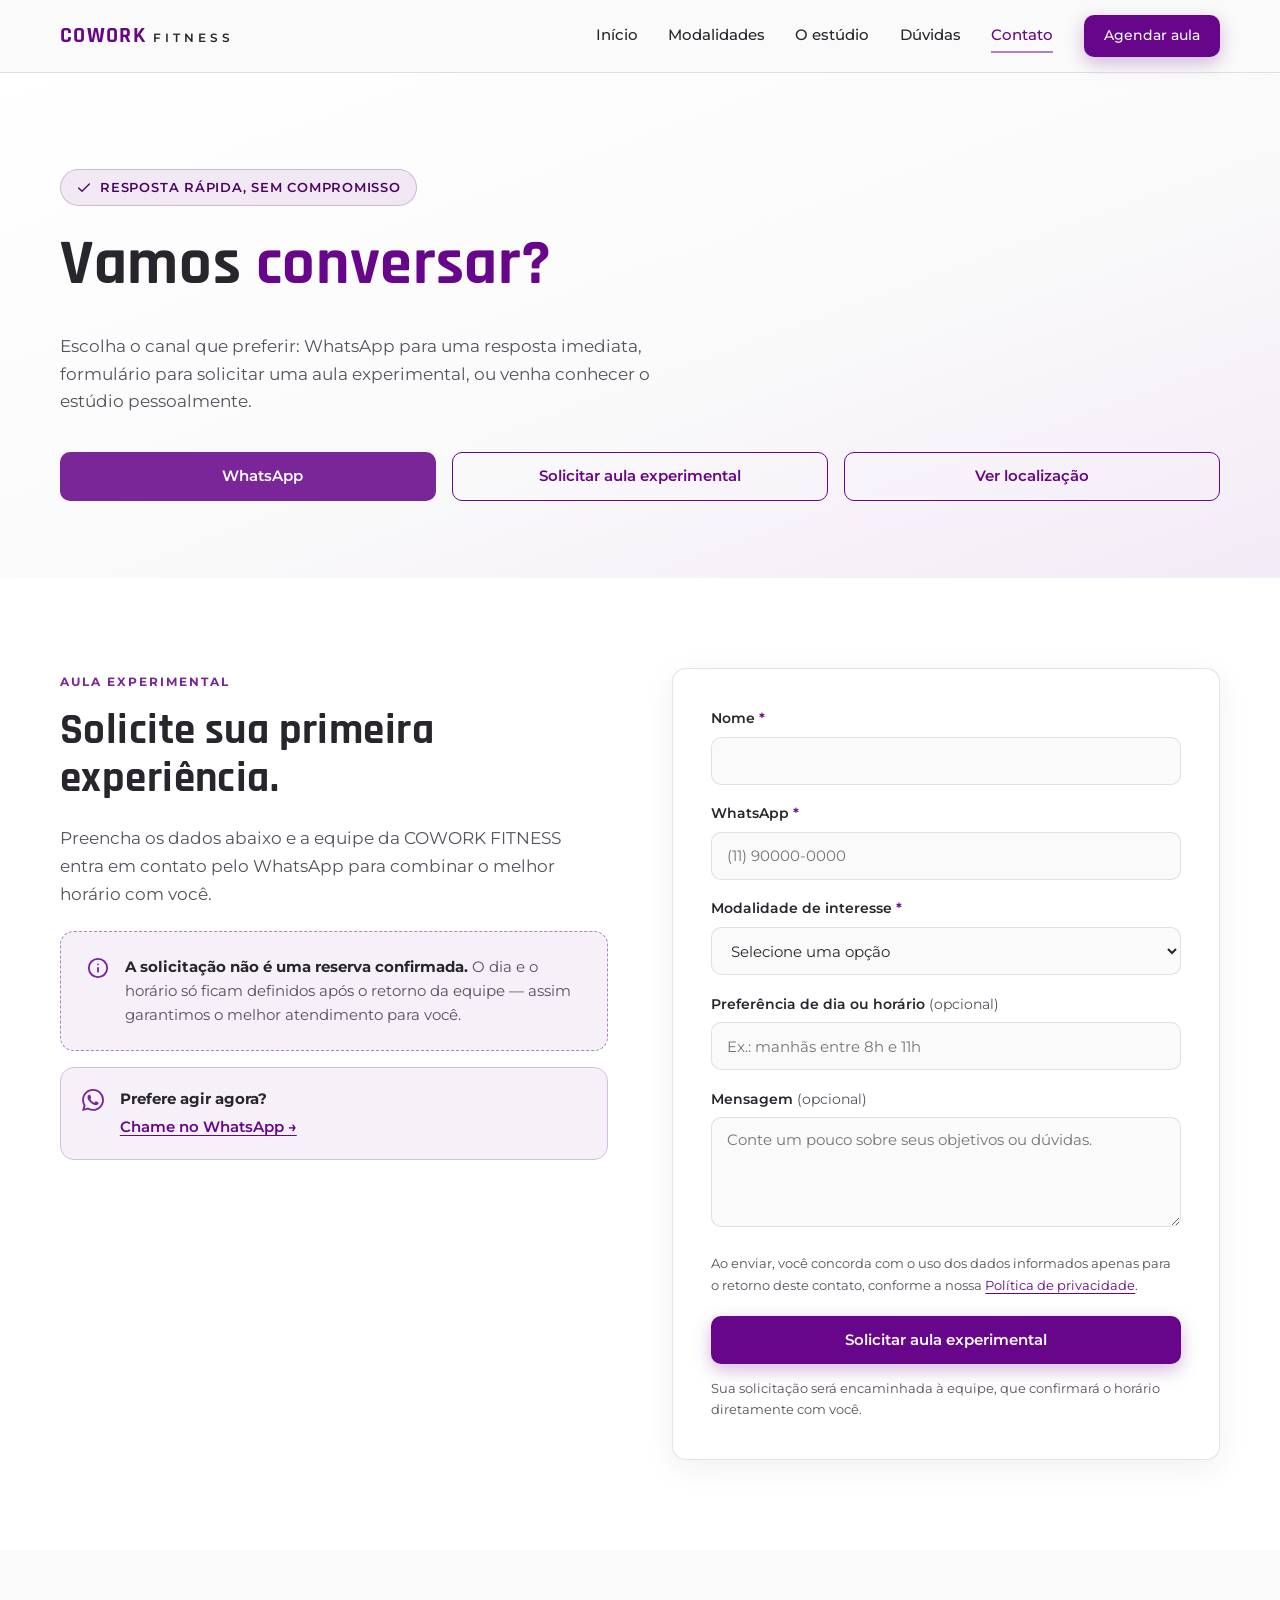
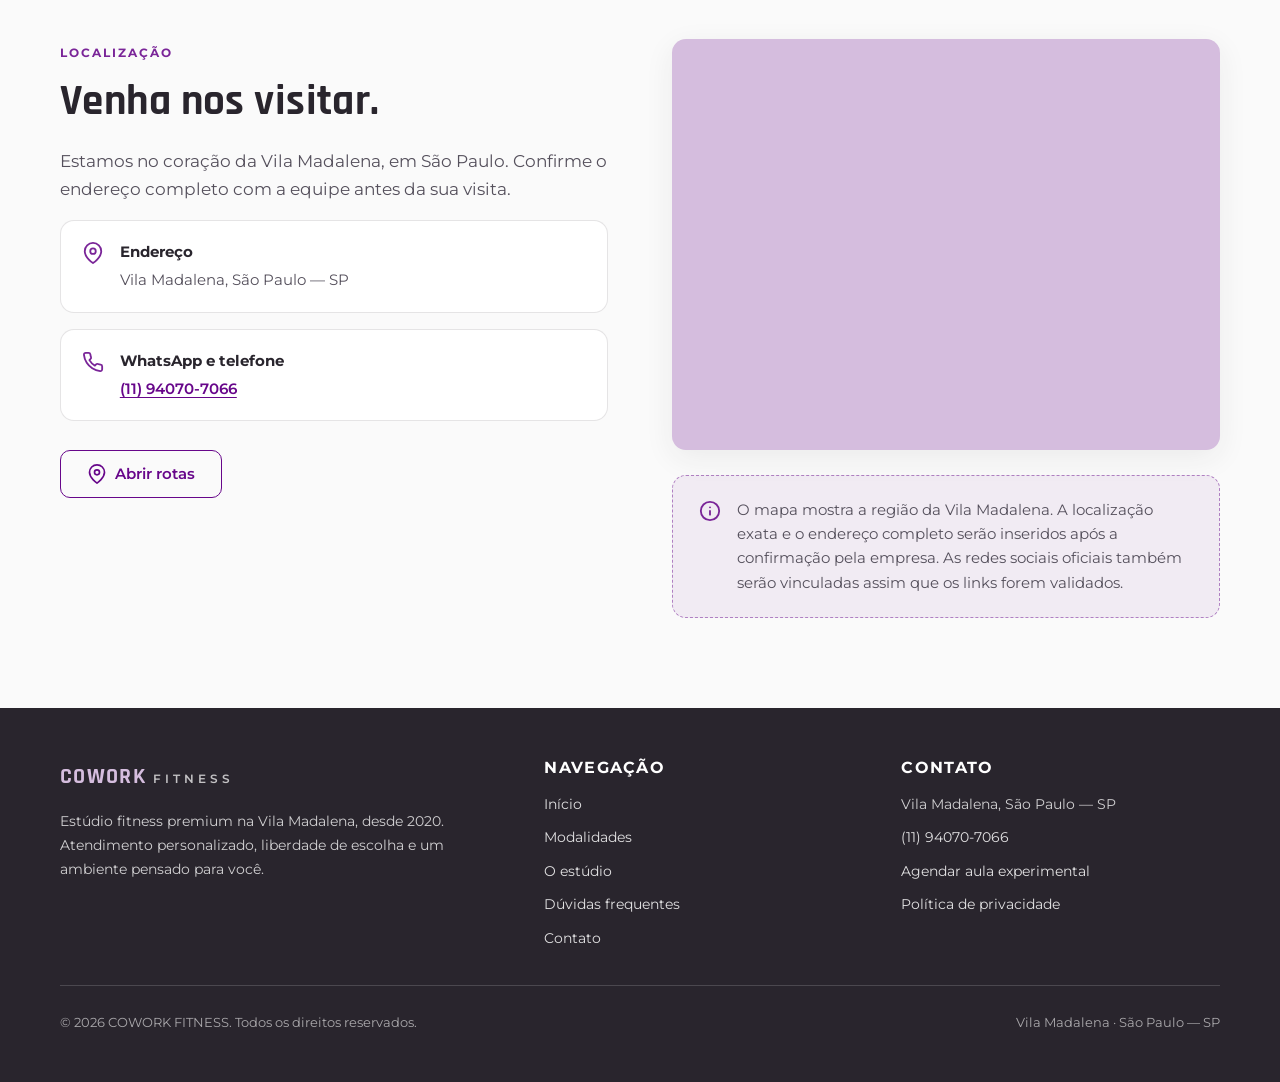
==== contato.html @ b4e5951b "Site institucional COWORK FITNESS - primeira versao" ====
<!DOCTYPE html>
<html lang="pt-BR">
<head>
  <meta charset="UTF-8">
  <meta name="viewport" content="width=device-width, initial-scale=1.0">
  <title>Contato e aula experimental | COWORK FITNESS</title>
  <meta name="description" content="Fale com a COWORK FITNESS: solicite uma aula experimental, tire dúvidas pelo WhatsApp ou venha conhecer o estúdio na Vila Madalena, São Paulo.">
  <link rel="canonical" href="https://www.coworkingfitness.com/contato">
  <meta name="theme-color" content="#67068A">
  <meta property="og:title" content="Contato | COWORK FITNESS">
  <meta property="og:description" content="Agende sua aula experimental ou fale com a equipe pela Vila Madalena.">
  <meta property="og:type" content="website">
  <meta property="og:locale" content="pt_BR">

  <link rel="preconnect" href="https://fonts.googleapis.com">
  <link rel="preconnect" href="https://fonts.gstatic.com" crossorigin>
  <link href="https://fonts.googleapis.com/css2?family=Montserrat:wght@400;500;600;700&family=Rajdhani:wght@600;700&display=swap" rel="stylesheet">
  <link rel="stylesheet" href="assets/css/styles.css">
</head>
<body>
  <a class="pular-conteudo" href="#conteudo">Pular para o conteúdo</a>

  <svg xmlns="http://www.w3.org/2000/svg" style="display:none" aria-hidden="true">
    <symbol id="i-whatsapp" viewBox="0 0 24 24" fill="currentColor"><path d="M17.47 14.38c-.3-.15-1.76-.87-2.03-.97-.27-.1-.47-.15-.67.15-.2.3-.77.97-.94 1.16-.17.2-.35.22-.64.08-.3-.15-1.26-.47-2.4-1.48-.88-.79-1.48-1.76-1.65-2.06-.17-.3-.02-.46.13-.6.13-.14.3-.35.45-.53.15-.17.2-.3.3-.5.1-.2.05-.37-.03-.52-.07-.15-.67-1.61-.91-2.2-.24-.58-.49-.5-.67-.51h-.57c-.2 0-.52.07-.8.37-.27.3-1.04 1.02-1.04 2.48s1.07 2.88 1.22 3.07c.15.2 2.1 3.2 5.07 4.49.71.3 1.27.49 1.7.63.71.22 1.36.19 1.87.11.57-.08 1.76-.72 2-1.41.25-.69.25-1.29.18-1.41-.08-.13-.28-.2-.57-.35M12.05 21.79h-.01c-1.78 0-3.53-.48-5.03-1.38l-.36-.22-3.74.98 1-3.65-.24-.37a9.86 9.86 0 0 1-1.51-5.26c0-5.45 4.44-9.89 9.89-9.89 2.64 0 5.12 1.03 6.99 2.9a9.83 9.83 0 0 1 2.89 6.99c0 5.45-4.43 9.89-9.88 9.89m8.41-18.3A11.82 11.82 0 0 0 12.05 0C5.5 0 .16 5.34.16 11.89c0 2.1.54 4.14 1.58 5.95L.06 24l6.3-1.65a11.88 11.88 0 0 0 5.69 1.45h.005c6.55 0 11.89-5.34 11.89-11.89 0-3.18-1.24-6.17-3.48-8.42"/></symbol>
    <symbol id="i-check" viewBox="0 0 24 24" fill="none" stroke="currentColor" stroke-width="2" stroke-linecap="round" stroke-linejoin="round"><polyline points="20 6 9 17 4 12"/></symbol>
    <symbol id="i-local" viewBox="0 0 24 24" fill="none" stroke="currentColor" stroke-width="2" stroke-linecap="round" stroke-linejoin="round"><path d="M21 10c0 7-9 13-9 13s-9-6-9-13a9 9 0 0 1 18 0z"/><circle cx="12" cy="10" r="3"/></symbol>
    <symbol id="i-telefone" viewBox="0 0 24 24" fill="none" stroke="currentColor" stroke-width="2" stroke-linecap="round" stroke-linejoin="round"><path d="M22 16.92v3a2 2 0 0 1-2.18 2 19.79 19.79 0 0 1-8.63-3.07 19.5 19.5 0 0 1-6-6 19.79 19.79 0 0 1-3.07-8.67A2 2 0 0 1 4.11 2h3a2 2 0 0 1 2 1.72c.13.96.36 1.9.7 2.81a2 2 0 0 1-.45 2.11L8.09 9.91a16 16 0 0 0 6 6l1.27-1.27a2 2 0 0 1 2.11-.45c.91.34 1.85.57 2.81.7A2 2 0 0 1 22 16.92z"/></symbol>
    <symbol id="i-menu" viewBox="0 0 24 24" fill="none" stroke="currentColor" stroke-width="2" stroke-linecap="round"><line x1="3" y1="6" x2="21" y2="6"/><line x1="3" y1="12" x2="21" y2="12"/><line x1="3" y1="18" x2="21" y2="18"/></symbol>
    <symbol id="i-calendario" viewBox="0 0 24 24" fill="none" stroke="currentColor" stroke-width="2" stroke-linecap="round" stroke-linejoin="round"><rect x="3" y="4" width="18" height="18" rx="2"/><line x1="16" y1="2" x2="16" y2="6"/><line x1="8" y1="2" x2="8" y2="6"/><line x1="3" y1="10" x2="21" y2="10"/></symbol>
    <symbol id="i-info" viewBox="0 0 24 24" fill="none" stroke="currentColor" stroke-width="2" stroke-linecap="round" stroke-linejoin="round"><circle cx="12" cy="12" r="10"/><line x1="12" y1="16" x2="12" y2="12"/><line x1="12" y1="8" x2="12.01" y2="8"/></symbol>
  </svg>

  <header class="cabecalho">
    <div class="container cabecalho__interno">
      <a class="logo" href="index.html">
        Cowork<span class="logo__fitness">Fitness</span>
      </a>

      <button class="botao-menu" type="button" data-botao-menu aria-expanded="false" aria-controls="menu-principal" aria-label="Abrir menu de navegação">
        <svg aria-hidden="true"><use href="#i-menu"></use></svg>
      </button>

      <nav aria-label="Navegação principal">
        <ul class="menu" id="menu-principal" data-menu>
          <li><a href="index.html">Início</a></li>
          <li><a href="modalidades.html">Modalidades</a></li>
          <li><a href="estudio.html">O estúdio</a></li>
          <li><a href="duvidas.html">Dúvidas</a></li>
          <li><a href="contato.html" aria-current="page">Contato</a></li>
          <li><a class="btn btn--primario" href="#aula-experimental">Agendar aula</a></li>
        </ul>
      </nav>
    </div>
  </header>

  <main id="conteudo">

    <section class="hero" aria-labelledby="titulo-pagina">
      <div class="container">
        <span class="hero__selo">
          <svg aria-hidden="true"><use href="#i-check"></use></svg>
          Resposta rápida, sem compromisso
        </span>
        <h1 id="titulo-pagina" class="titulo-secao" style="max-width:18ch">Vamos <span class="hero__destaque">conversar?</span></h1>
        <p class="rodape-titulo" style="font-size:1.06rem">Escolha o canal que preferir: WhatsApp para uma resposta imediata, formulário para solicitar uma aula experimental, ou venha conhecer o estúdio pessoalmente.</p>

        <div class="lista-destaques" style="grid-template-columns:repeat(3,1fr);margin-top:2.2rem">
          <a class="btn btn--whatsapp" data-whatsapp="" href="#" style="justify-content:center">
            <svg aria-hidden="true"><use href="#i-whatsapp"></use></svg>
            WhatsApp
          </a>
          <a class="btn btn--contorno" href="#aula-experimental" style="justify-content:center">Solicitar aula experimental</a>
          <a class="btn btn--contorno" href="#localizacao" style="justify-content:center">Ver localização</a>
        </div>
      </div>
    </section>

    <!-- Formulário de aula experimental -->
    <section class="secao secao--alternada" id="aula-experimental" aria-labelledby="titulo-formulario">
      <div class="container grade-contato">

        <div>
          <span class="sobretitulo">Aula experimental</span>
          <h2 id="titulo-formulario" class="titulo-secao">Solicite sua primeira experiência.</h2>
          <p class="texto-destaque">Preencha os dados abaixo e a equipe da COWORK FITNESS entra em contato pelo WhatsApp para combinar o melhor horário com você.</p>

          <div class="aviso-conteudo" style="margin-top:1.4rem">
            <svg aria-hidden="true"><use href="#i-info"></use></svg>
            <p style="margin:0"><strong>A solicitação não é uma reserva confirmada.</strong> O dia e o horário só ficam definidos após o retorno da equipe — assim garantimos o melhor atendimento para você.</p>
          </div>

          <div class="cartao-contato" style="background:rgba(103,6,138,0.06);border-color:var(--lilas-claro);margin-top:1rem">
            <svg class="icone" style="color:var(--roxo-secundario)" aria-hidden="true"><use href="#i-whatsapp"></use></svg>
            <div>
              <strong style="color:var(--grafite)">Prefere agir agora?</strong>
              <a data-whatsapp="agendar uma aula experimental" href="#" style="color:var(--roxo-principal)">Chame no WhatsApp →</a>
            </div>
          </div>
        </div>

        <form class="formulario" data-formulario novalidate>
          <div class="formulario__feedback" data-feedback>
            <svg aria-hidden="true"><use href="#i-info"></use></svg>
            <span data-feedback-texto></span>
          </div>

          <div class="campo-antispam" aria-hidden="true">
            <label for="empresa">Empresa (não preencha)</label>
            <input type="text" id="empresa" name="empresa" tabindex="-1" autocomplete="off">
          </div>

          <div class="campo">
            <label for="nome">Nome <span class="obrigatorio" aria-hidden="true">*</span></label>
            <input type="text" id="nome" name="nome" autocomplete="name" required aria-required="true" aria-invalid="false" aria-describedby="nome-erro">
            <p class="erro-campo" id="nome-erro">Por favor, informe seu nome (mínimo de 2 letras).</p>
          </div>

          <div class="campo">
            <label for="whatsapp">WhatsApp <span class="obrigatorio" aria-hidden="true">*</span></label>
            <input type="tel" id="whatsapp" name="whatsapp" inputmode="tel" autocomplete="tel" placeholder="(11) 90000-0000" required aria-required="true" aria-invalid="false" aria-describedby="whatsapp-erro">
            <p class="erro-campo" id="whatsapp-erro">Informe um número de WhatsApp válido, com DDD.</p>
          </div>

          <div class="campo">
            <label for="modalidade">Modalidade de interesse <span class="obrigatorio" aria-hidden="true">*</span></label>
            <select id="modalidade" name="modalidade" required aria-required="true" aria-invalid="false" aria-describedby="modalidade-erro">
              <option value="">Selecione uma opção</option>
              <option>Musculação com Personal Trainer</option>
              <option>Treinamento Funcional com Personal Trainer</option>
              <option>Pilates</option>
              <option>Terapias e Fisioterapias</option>
              <option>Ainda não sei / quero orientação</option>
            </select>
            <p class="erro-campo" id="modalidade-erro">Escolha uma modalidade ou a opção “quero orientação”.</p>
          </div>

          <div class="campo">
            <label for="preferencia">Preferência de dia ou horário <span style="font-weight:400;color:var(--grafite-suave)">(opcional)</span></label>
            <input type="text" id="preferencia" name="preferencia" placeholder="Ex.: manhãs entre 8h e 11h">
          </div>

          <div class="campo">
            <label for="mensagem">Mensagem <span style="font-weight:400;color:var(--grafite-suave)">(opcional)</span></label>
            <textarea id="mensagem" name="mensagem" placeholder="Conte um pouco sobre seus objetivos ou dúvidas."></textarea>
          </div>

          <p class="aviso-privacidade">
            Ao enviar, você concorda com o uso dos dados informados apenas para o retorno deste contato, conforme a nossa
            <a href="privacidade.html">Política de privacidade</a>.
          </p>

          <button class="btn btn--primario" type="submit" style="width:100%">Solicitar aula experimental</button>

          <p class="formulario__aviso">Sua solicitação será encaminhada à equipe, que confirmará o horário diretamente com você.</p>
        </form>

      </div>
    </section>

    <!-- Localização -->
    <section class="secao" id="localizacao" aria-labelledby="titulo-localizacao">
      <div class="container grade-contato">
        <div>
          <span class="sobretitulo">Localização</span>
          <h2 id="titulo-localizacao" class="titulo-secao">Venha nos visitar.</h2>
          <p class="texto-destaque">Estamos no coração da Vila Madalena, em São Paulo. Confirme o endereço completo com a equipe antes da sua visita.</p>

          <div class="cartao-contato" style="background:var(--branco);border-color:var(--linha)">
            <svg class="icone" style="color:var(--roxo-secundario)" aria-hidden="true"><use href="#i-local"></use></svg>
            <div>
              <strong style="color:var(--grafite)">Endereço</strong>
              <span style="color:var(--grafite-suave)">Vila Madalena, São Paulo — SP</span>
            </div>
          </div>

          <div class="cartao-contato" style="background:var(--branco);border-color:var(--linha)">
            <svg class="icone" style="color:var(--roxo-secundario)" aria-hidden="true"><use href="#i-telefone"></use></svg>
            <div>
              <strong style="color:var(--grafite)">WhatsApp e telefone</strong>
              <a data-whatsapp="" href="#" style="color:var(--roxo-principal)">(11) 94070-7066</a>
            </div>
          </div>

          <div class="grupo-botoes">
            <a class="btn btn--contorno" href="https://www.google.com/maps/search/?api=1&amp;query=Vila+Madalena%2C+S%C3%A3o+Paulo%2C+SP" target="_blank" rel="noopener">
              <svg aria-hidden="true"><use href="#i-local"></use></svg>
              Abrir rotas <span class="sr-only">(abre em nova aba)</span>
            </a>
          </div>
        </div>

        <div>
          <iframe
            class="mapa"
            title="Mapa da Vila Madalena, São Paulo — localização aproximada da COWORK FITNESS"
            src="https://www.openstreetmap.org/export/embed.html?bbox=-46.6960%2C-23.5620%2C-46.6640%2C-23.5380&amp;layer=mapnik&amp;marker=-23.5505%2C-46.6800"
            loading="lazy"
            referrerpolicy="no-referrer-when-downgrade"></iframe>
          <div class="aviso-conteudo" style="margin-top:1rem">
            <svg aria-hidden="true"><use href="#i-info"></use></svg>
            <p style="margin:0">O mapa mostra a região da Vila Madalena. A localização exata e o endereço completo serão inseridos após a confirmação pela empresa. As redes sociais oficiais também serão vinculadas assim que os links forem validados.</p>
          </div>
        </div>
      </div>
    </section>

  </main>

  <footer class="rodape">
    <div class="container">
      <div class="rodape__grade">
        <div>
          <a class="logo" href="index.html">
            Cowork<span class="logo__fitness">Fitness</span>
          </a>
          <p style="margin-top:1rem">Estúdio fitness premium na Vila Madalena, desde 2020. Atendimento personalizado, liberdade de escolha e um ambiente pensado para você.</p>
        </div>

        <nav aria-labelledby="titulo-nav-rodape">
          <h2 id="titulo-nav-rodape">Navegação</h2>
          <ul>
            <li><a href="index.html">Início</a></li>
            <li><a href="modalidades.html">Modalidades</a></li>
            <li><a href="estudio.html">O estúdio</a></li>
            <li><a href="duvidas.html">Dúvidas frequentes</a></li>
            <li><a href="contato.html">Contato</a></li>
          </ul>
        </nav>

        <div>
          <h2>Contato</h2>
          <ul>
            <li>Vila Madalena, São Paulo — SP</li>
            <li><a data-whatsapp="" href="#">(11) 94070-7066</a></li>
            <li><a href="#aula-experimental">Agendar aula experimental</a></li>
            <li><a href="privacidade.html">Política de privacidade</a></li>
          </ul>
        </div>
      </div>

      <div class="rodape__base">
        <p>© <span data-ano>2026</span> COWORK FITNESS. Todos os direitos reservados.</p>
        <p>Vila Madalena · São Paulo — SP</p>
      </div>
    </div>
  </footer>

  <a class="whatsapp-flutuante" data-whatsapp="" href="#" aria-label="Falar com a COWORK FITNESS pelo WhatsApp (abre em nova aba)">
    <svg aria-hidden="true"><use href="#i-whatsapp"></use></svg>
  </a>

  <script src="assets/js/main.js" defer></script>
</body>
</html>
---- assets/css/styles.css ----
/* ==========================================================================
   COWORK FITNESS — Stylesheet principal
   Tokens de design centralizados conforme PRD (seção 6)
   ========================================================================== */

:root {
  /* Cores */
  --roxo-principal: #67068A;
  --roxo-escuro: #4b0464;
  --roxo-secundario: #7A2598;
  --lilas: #B080C2;
  --lilas-claro: #D5BDDE;
  --fundo: #FAFAFA;
  --branco: #ffffff;
  --grafite: #29252D;
  --grafite-suave: #55505c;
  --linha: rgba(41, 37, 45, 0.12);

  /* Tipografia */
  --fonte-titulo: "Rajdhani", "Segoe UI", sans-serif;
  --fonte-texto: "Montserrat", "Segoe UI", system-ui, sans-serif;

  /* Espaçamento e raios */
  --raio-card: 14px;
  --raio-botao: 10px;
  --espaco-secao: clamp(3.5rem, 7vw, 6.5rem);
  --largura-max: 1160px;
  --sombra-card: 0 8px 30px rgba(41, 37, 45, 0.07);
  --sombra-card-hover: 0 14px 40px rgba(103, 6, 138, 0.14);
  --transicao: 220ms ease;

  /* Cabeçalho */
  --altura-cabecalho: 72px;
}

/* --------------------------------------------------------------------------
   Reset e base
   -------------------------------------------------------------------------- */

*,
*::before,
*::after {
  box-sizing: border-box;
}

html {
  scroll-behavior: smooth;
  -webkit-text-size-adjust: 100%;
}

body {
  margin: 0;
  font-family: var(--fonte-texto);
  font-size: 1rem;
  line-height: 1.65;
  color: var(--grafite);
  background: var(--fundo);
  -webkit-font-smoothing: antialiased;
}

img,
svg {
  max-width: 100%;
  height: auto;
  display: block;
}

h1,
h2,
h3,
h4 {
  font-family: var(--fonte-titulo);
  font-weight: 700;
  line-height: 1.12;
  letter-spacing: 0.01em;
  color: var(--grafite);
  margin: 0 0 0.5em;
}

h1 {
  font-size: clamp(2.4rem, 6vw, 4rem);
}

h2 {
  font-size: clamp(1.9rem, 4vw, 2.7rem);
}

h3 {
  font-size: clamp(1.25rem, 2.4vw, 1.5rem);
}

p {
  margin: 0 0 1rem;
}

a {
  color: var(--roxo-principal);
  text-decoration: underline;
  text-underline-offset: 3px;
  transition: color var(--transicao);
}

a:hover {
  color: var(--roxo-secundario);
}

:focus-visible {
  outline: 3px solid var(--roxo-secundario);
  outline-offset: 3px;
  border-radius: 4px;
}

.container {
  width: min(100% - 2.5rem, var(--largura-max));
  margin-inline: auto;
}

.secao {
  padding-block: var(--espaco-secao);
}

.secao--alternada {
  background: var(--branco);
}

.sr-only {
  position: absolute;
  width: 1px;
  height: 1px;
  padding: 0;
  margin: -1px;
  overflow: hidden;
  clip: rect(0 0 0 0);
  white-space: nowrap;
  border: 0;
}

.pular-conteudo {
  position: absolute;
  top: -100px;
  left: 1rem;
  z-index: 200;
  background: var(--roxo-principal);
  color: var(--branco);
  padding: 0.75rem 1.25rem;
  border-radius: var(--raio-botao);
  font-weight: 600;
  text-decoration: none;
}

.pular-conteudo:focus {
  top: 1rem;
  color: var(--branco);
}

/* --------------------------------------------------------------------------
   Elementos de apoio
   -------------------------------------------------------------------------- */

.sobretitulo {
  display: inline-block;
  font-family: var(--fonte-texto);
  font-size: 0.78rem;
  font-weight: 700;
  letter-spacing: 0.16em;
  text-transform: uppercase;
  color: var(--roxo-secundario);
  margin: 0 0 0.9rem;
}

.texto-destaque {
  font-size: 1.06rem;
  color: var(--grafite-suave);
  max-width: 62ch;
}

.titulo-secao {
  max-width: 22ch;
}

.rodape-titulo {
  max-width: 58ch;
  color: var(--grafite-suave);
}

/* --------------------------------------------------------------------------
   Botões
   -------------------------------------------------------------------------- */

.btn {
  display: inline-flex;
  align-items: center;
  justify-content: center;
  gap: 0.55rem;
  min-height: 48px;
  padding: 0.8rem 1.6rem;
  border-radius: var(--raio-botao);
  border: 1.5px solid transparent;
  font-family: var(--fonte-texto);
  font-size: 0.95rem;
  font-weight: 600;
  line-height: 1.2;
  text-decoration: none;
  cursor: pointer;
  transition: background var(--transicao), color var(--transicao),
    border-color var(--transicao), transform var(--transicao),
    box-shadow var(--transicao);
}

.btn:hover {
  transform: translateY(-2px);
}

.btn--primario {
  background: var(--roxo-principal);
  color: var(--branco);
  box-shadow: 0 6px 18px rgba(103, 6, 138, 0.28);
}

.btn--primario:hover {
  background: var(--roxo-escuro);
  color: var(--branco);
}

.btn--contorno {
  background: transparent;
  color: var(--roxo-principal);
  border-color: var(--roxo-principal);
}

.btn--contorno:hover {
  background: rgba(103, 6, 138, 0.07);
  color: var(--roxo-escuro);
}

.btn--branco {
  background: var(--branco);
  color: var(--roxo-principal);
}

.btn--branco:hover {
  background: var(--lilas-claro);
  color: var(--roxo-escuro);
}

.btn--whatsapp {
  background: var(--roxo-secundario);
  color: var(--branco);
}

.btn--whatsapp:hover {
  background: var(--roxo-principal);
  color: var(--branco);
}

.btn svg {
  width: 20px;
  height: 20px;
  flex: none;
}

.grupo-botoes {
  display: flex;
  flex-wrap: wrap;
  gap: 0.9rem;
  margin-top: 1.8rem;
}

/* --------------------------------------------------------------------------
   Cabeçalho e navegação
   -------------------------------------------------------------------------- */

.cabecalho {
  position: sticky;
  top: 0;
  z-index: 100;
  background: rgba(250, 250, 250, 0.88);
  backdrop-filter: blur(12px);
  -webkit-backdrop-filter: blur(12px);
  border-bottom: 1px solid var(--linha);
}

.cabecalho__interno {
  display: flex;
  align-items: center;
  justify-content: space-between;
  gap: 1.5rem;
  min-height: var(--altura-cabecalho);
}

.logo {
  display: inline-flex;
  align-items: baseline;
  gap: 0.45rem;
  text-decoration: none;
  color: var(--roxo-principal);
  font-family: var(--fonte-titulo);
  font-weight: 700;
  font-size: 1.4rem;
  letter-spacing: 0.06em;
  text-transform: uppercase;
  line-height: 1;
  padding: 0.4rem 0;
}

.logo__fitness {
  font-family: var(--fonte-texto);
  font-size: 0.72rem;
  font-weight: 600;
  letter-spacing: 0.34em;
  color: var(--grafite);
}

/* OBSOLOTO: substituir por <img> com o arquivo oficial da marca (SVG/PNG),
   conforme PRD 6.2 — a tipografia original não deve ser reconstruída. */

.menu {
  display: flex;
  align-items: center;
  gap: 1.9rem;
  list-style: none;
  margin: 0;
  padding: 0;
}

.menu a {
  font-size: 0.92rem;
  font-weight: 500;
  color: var(--grafite);
  text-decoration: none;
  padding: 0.4rem 0;
  border-bottom: 2px solid transparent;
  transition: color var(--transicao), border-color var(--transicao);
}

.menu a:hover,
.menu a[aria-current="page"] {
  color: var(--roxo-principal);
  border-bottom-color: var(--lilas);
}

/* Botão do menu precisa vencer a regra de cor de .menu a */
.menu a.btn--primario,
.menu a.btn--primario:hover {
  color: var(--branco);
  border-bottom-color: transparent;
}

.menu a.btn--primario:hover {
  background: var(--roxo-escuro);
}

.cabecalho .btn {
  min-height: 42px;
  padding: 0.55rem 1.2rem;
  font-size: 0.88rem;
}

.botao-menu {
  display: none;
  align-items: center;
  justify-content: center;
  width: 46px;
  height: 46px;
  border: 1.5px solid var(--linha);
  border-radius: var(--raio-botao);
  background: var(--branco);
  cursor: pointer;
  color: var(--grafite);
}

.botao-menu svg {
  width: 24px;
  height: 24px;
}

/* --------------------------------------------------------------------------
   Hero
   -------------------------------------------------------------------------- */

.hero {
  position: relative;
  overflow: hidden;
  padding-block: clamp(3.5rem, 8vw, 6rem) clamp(3rem, 6vw, 5rem);
  background: linear-gradient(160deg, #ffffff 0%, var(--fundo) 55%, #f3ebf7 100%);
}

.hero__grade {
  display: grid;
  grid-template-columns: 1.05fr 0.95fr;
  gap: clamp(2rem, 5vw, 4.5rem);
  align-items: center;
}

.hero__conteudo p {
  font-size: clamp(1rem, 1.6vw, 1.15rem);
  color: var(--grafite-suave);
  max-width: 52ch;
}

.hero__selo {
  display: inline-flex;
  align-items: center;
  gap: 0.5rem;
  padding: 0.45rem 0.95rem;
  border-radius: 999px;
  background: rgba(176, 128, 194, 0.16);
  border: 1px solid rgba(176, 128, 194, 0.5);
  color: var(--roxo-escuro);
  font-size: 0.8rem;
  font-weight: 600;
  letter-spacing: 0.06em;
  text-transform: uppercase;
  margin-bottom: 1.4rem;
}

.hero__selo svg {
  width: 16px;
  height: 16px;
}

.hero__destaque {
  color: var(--roxo-principal);
}

/* Substituir por fotografia real do estúdio antes da publicação (PRD 6.4) */
.foto {
  position: relative;
  border-radius: var(--raio-card);
  overflow: hidden;
  background: linear-gradient(140deg, var(--roxo-principal) 0%, var(--roxo-secundario) 45%, var(--lilas) 100%);
  box-shadow: var(--sombra-card);
}

.foto::after {
  content: attr(data-legenda);
  position: absolute;
  inset-inline: 0;
  bottom: 0;
  padding: 0.85rem 1.1rem;
  background: linear-gradient(to top, rgba(20, 8, 28, 0.78), transparent);
  color: #f6eef9;
  font-size: 0.78rem;
  font-weight: 500;
  letter-spacing: 0.02em;
}

.foto--hero {
  aspect-ratio: 4 / 5;
  max-height: 560px;
  margin-left: auto;
}

.foto--paisagem {
  aspect-ratio: 3 / 2;
}

.foto--retrato {
  aspect-ratio: 4 / 5;
}

.foto__marcador {
  position: absolute;
  inset: 0;
  display: grid;
  place-items: center;
  padding: 2rem;
  text-align: center;
  /* Scrim escuro garante contraste AA do texto sobre o gradiente (mín. 4.5:1) */
  background: rgba(20, 8, 28, 0.55);
  color: var(--branco);
  font-size: 0.85rem;
  font-weight: 600;
  letter-spacing: 0.04em;
}

.foto__marcador svg {
  width: 42px;
  height: 42px;
  margin: 0 auto 0.7rem;
  opacity: 0.85;
}

/* --------------------------------------------------------------------------
   Faixa de diferenciais (destaques compactos)
   -------------------------------------------------------------------------- */

.lista-destaques {
  display: grid;
  grid-template-columns: repeat(3, 1fr);
  gap: 1rem;
  margin: 2.4rem 0 0;
  padding: 0;
  list-style: none;
}

.lista-destaques li {
  display: flex;
  align-items: flex-start;
  gap: 0.7rem;
  padding: 1rem 1.1rem;
  background: var(--branco);
  border: 1px solid var(--linha);
  border-radius: var(--raio-card);
  font-size: 0.92rem;
  font-weight: 500;
}

.lista-destaques svg {
  width: 20px;
  height: 20px;
  flex: none;
  color: var(--roxo-secundario);
  margin-top: 2px;
}

/* --------------------------------------------------------------------------
   Grade de modalidades
   -------------------------------------------------------------------------- */

.grade-modalidades {
  display: grid;
  grid-template-columns: repeat(4, 1fr);
  gap: 1.4rem;
  margin-top: 2.8rem;
}

.card-modalidade {
  display: flex;
  flex-direction: column;
  background: var(--branco);
  border: 1px solid var(--linha);
  border-radius: var(--raio-card);
  overflow: hidden;
  box-shadow: var(--sombra-card);
  transition: transform var(--transicao), box-shadow var(--transicao);
}

.card-modalidade:hover {
  transform: translateY(-4px);
  box-shadow: var(--sombra-card-hover);
}

.card-modalidade .foto {
  border-radius: 0;
  aspect-ratio: 4 / 3;
  box-shadow: none;
}

.card-modalidade__corpo {
  display: flex;
  flex-direction: column;
  flex: 1;
  padding: 1.4rem 1.4rem 1.6rem;
}

.card-modalidade h3 {
  margin-bottom: 0.45rem;
}

.card-modalidade p {
  color: var(--grafite-suave);
  font-size: 0.93rem;
  flex: 1;
}

.link-cta {
  display: inline-flex;
  align-items: center;
  gap: 0.4rem;
  font-weight: 600;
  font-size: 0.92rem;
  text-decoration: none;
  color: var(--roxo-principal);
  margin-top: 0.6rem;
}

.link-cta svg {
  width: 17px;
  height: 17px;
  transition: transform var(--transicao);
}

.link-cta:hover svg {
  transform: translateX(3px);
}

/* --------------------------------------------------------------------------
   Seção dividida (texto + imagem)
   -------------------------------------------------------------------------- */

.grade-dividida {
  display: grid;
  grid-template-columns: 1fr 1fr;
  gap: clamp(2rem, 5vw, 4.5rem);
  align-items: center;
}

.grade-dividida--invertida .grade-dividida__media {
  order: -1;
}

/* --------------------------------------------------------------------------
   Passos ("Como funciona")
   -------------------------------------------------------------------------- */

.lista-passos {
  display: grid;
  grid-template-columns: repeat(3, 1fr);
  gap: 1.4rem;
  margin: 2.8rem 0 0;
  padding: 0;
  list-style: none;
  counter-reset: passo;
}

.lista-passos li {
  position: relative;
  padding: 1.8rem 1.5rem 1.6rem;
  background: var(--branco);
  border: 1px solid var(--linha);
  border-radius: var(--raio-card);
  box-shadow: var(--sombra-card);
  counter-increment: passo;
}

.lista-passos li::before {
  content: counter(passo, decimal-leading-zero);
  display: inline-flex;
  align-items: center;
  justify-content: center;
  width: 44px;
  height: 44px;
  margin-bottom: 0.9rem;
  border-radius: 50%;
  background: rgba(176, 128, 194, 0.18);
  color: var(--roxo-principal);
  font-family: var(--fonte-titulo);
  font-weight: 700;
  font-size: 1.1rem;
}

.lista-passos h3 {
  font-size: 1.2rem;
}

.lista-passos p {
  font-size: 0.93rem;
  color: var(--grafite-suave);
  margin-bottom: 0;
}

/* --------------------------------------------------------------------------
   Depoimentos (bloco reservado — conteúdo pendente de autorização)
   -------------------------------------------------------------------------- */

.aviso-conteudo {
  display: flex;
  gap: 1rem;
  align-items: flex-start;
  padding: 1.4rem 1.6rem;
  background: rgba(176, 128, 194, 0.12);
  border: 1px dashed var(--lilas);
  border-radius: var(--raio-card);
  color: var(--grafite-suave);
  font-size: 0.92rem;
}

.aviso-conteudo svg {
  width: 22px;
  height: 22px;
  flex: none;
  color: var(--roxo-secundario);
  margin-top: 2px;
}

.aviso-conteudo strong {
  color: var(--grafite);
}

/* --------------------------------------------------------------------------
   Contato / faixa final
   -------------------------------------------------------------------------- */

.faixa-contato {
  background: linear-gradient(150deg, var(--roxo-principal) 0%, var(--roxo-secundario) 100%);
  color: var(--branco);
}

.faixa-contato h2,
.faixa-contato h3 {
  color: var(--branco);
}

.faixa-contato p {
  color: rgba(255, 255, 255, 0.88);
}

.faixa-contato .sobretitulo {
  color: var(--lilas-claro);
}

.grade-contato {
  display: grid;
  grid-template-columns: 1fr 1fr;
  gap: clamp(2rem, 5vw, 4rem);
  align-items: start;
}

.cartao-contato {
  display: flex;
  gap: 1rem;
  align-items: flex-start;
  padding: 1.15rem 1.3rem;
  background: rgba(255, 255, 255, 0.1);
  border: 1px solid rgba(255, 255, 255, 0.22);
  border-radius: var(--raio-card);
  margin-bottom: 1rem;
}

.cartao-contato svg.icone {
  width: 22px;
  height: 22px;
  flex: none;
  color: var(--lilas-claro);
  margin-top: 3px;
}

.cartao-contato strong {
  display: block;
  color: var(--branco);
  font-size: 0.95rem;
  margin-bottom: 0.15rem;
}

.cartao-contato span,
.cartao-contato a {
  font-size: 0.92rem;
  color: rgba(255, 255, 255, 0.88);
}

.cartao-contato a {
  color: var(--branco);
  font-weight: 600;
}

.mapa {
  border: 0;
  width: 100%;
  aspect-ratio: 4 / 3;
  border-radius: var(--raio-card);
  box-shadow: var(--sombra-card);
  background: var(--lilas-claro);
}

/* --------------------------------------------------------------------------
   Formulário
   -------------------------------------------------------------------------- */

.formulario {
  background: var(--branco);
  border: 1px solid var(--linha);
  border-radius: var(--raio-card);
  box-shadow: var(--sombra-card);
  padding: clamp(1.5rem, 3.5vw, 2.4rem);
}

.formulario__linha {
  display: grid;
  grid-template-columns: 1fr 1fr;
  gap: 1.1rem;
}

.campo {
  margin-bottom: 1.1rem;
}

.campo label {
  display: block;
  font-size: 0.88rem;
  font-weight: 600;
  margin-bottom: 0.4rem;
}

.campo .obrigatorio {
  color: var(--roxo-principal);
}

.campo input,
.campo select,
.campo textarea {
  width: 100%;
  min-height: 48px;
  padding: 0.7rem 0.9rem;
  border: 1.5px solid var(--linha);
  border-radius: var(--raio-botao);
  background: var(--fundo);
  font-family: var(--fonte-texto);
  font-size: 0.95rem;
  color: var(--grafite);
  transition: border-color var(--transicao), background var(--transicao);
}

.campo textarea {
  min-height: 110px;
  resize: vertical;
}

.campo input:focus,
.campo select:focus,
.campo textarea:focus {
  border-color: var(--roxo-secundario);
  background: var(--branco);
  outline: none;
  box-shadow: 0 0 0 3px rgba(122, 37, 152, 0.18);
}

.campo input[aria-invalid="true"],
.campo select[aria-invalid="true"] {
  border-color: #b3261e;
}

.erro-campo {
  display: none;
  margin-top: 0.35rem;
  font-size: 0.82rem;
  font-weight: 600;
  color: #b3261e;
}

.erro-campo.visivel {
  display: block;
}

.campo-antispam {
  position: absolute;
  left: -9999px;
  opacity: 0;
  height: 0;
  width: 0;
  pointer-events: none;
}

.aviso-privacidade {
  font-size: 0.82rem;
  color: var(--grafite-suave);
  margin: 0.4rem 0 1.2rem;
}

.aviso-privacidade a {
  color: var(--roxo-principal);
}

.formulario__feedback {
  display: none;
  gap: 0.8rem;
  align-items: flex-start;
  padding: 1.1rem 1.3rem;
  border-radius: var(--raio-botao);
  font-size: 0.92rem;
  margin-bottom: 1.2rem;
}

.formulario__feedback.visivel {
  display: flex;
}

.formulario__feedback svg {
  width: 22px;
  height: 22px;
  flex: none;
  margin-top: 2px;
}

.formulario__feedback--sucesso {
  background: rgba(29, 138, 84, 0.1);
  border: 1px solid rgba(29, 138, 84, 0.4);
  color: #14532d;
}

.formulario__feedback--erro {
  background: rgba(179, 38, 30, 0.09);
  border: 1px solid rgba(179, 38, 30, 0.4);
  color: #7f1d1d;
}

.formulario__aviso {
  font-size: 0.8rem;
  color: var(--grafite-suave);
  margin: 0.9rem 0 0;
}

/* --------------------------------------------------------------------------
   FAQ
   -------------------------------------------------------------------------- */

.lista-faq {
  margin: 2.4rem 0 0;
  display: grid;
  gap: 0.9rem;
  max-width: 820px;
}

.lista-faq details {
  background: var(--branco);
  border: 1px solid var(--linha);
  border-radius: var(--raio-card);
  box-shadow: var(--sombra-card);
  overflow: hidden;
}

.lista-faq summary {
  display: flex;
  align-items: center;
  justify-content: space-between;
  gap: 1rem;
  padding: 1.2rem 1.4rem;
  cursor: pointer;
  font-weight: 600;
  font-size: 1rem;
  list-style: none;
  color: var(--grafite);
}

.lista-faq summary::-webkit-details-marker {
  display: none;
}

.lista-faq summary::after {
  content: "";
  flex: none;
  width: 12px;
  height: 12px;
  border-right: 2.5px solid var(--roxo-secundario);
  border-bottom: 2.5px solid var(--roxo-secundario);
  transform: rotate(45deg) translateY(-3px);
  transition: transform var(--transicao);
}

.lista-faq details[open] summary::after {
  transform: rotate(-135deg) translateY(-3px);
}

.lista-faq details[open] summary {
  color: var(--roxo-principal);
}

.lista-faq .faq-resposta {
  padding: 0 1.4rem 1.4rem;
  color: var(--grafite-suave);
  font-size: 0.95rem;
}

.lista-faq .faq-resposta p:last-child {
  margin-bottom: 0;
}

/* --------------------------------------------------------------------------
   Rodapé
   -------------------------------------------------------------------------- */

.rodape {
  background: var(--grafite);
  color: rgba(255, 255, 255, 0.78);
  padding-block: 3.2rem 2rem;
  font-size: 0.9rem;
}

.rodape a {
  color: rgba(255, 255, 255, 0.86);
  text-decoration: none;
}

.rodape a:hover {
  color: var(--lilas-claro);
}

.rodape__grade {
  display: grid;
  grid-template-columns: 1.4fr 1fr 1fr;
  gap: 2.4rem;
  padding-bottom: 2.2rem;
  border-bottom: 1px solid rgba(255, 255, 255, 0.16);
}

.rodape .logo {
  color: var(--lilas-claro);
}

.rodape .logo__fitness {
  color: rgba(255, 255, 255, 0.72);
}

.rodape h2 {
  color: var(--branco);
  font-size: 1rem;
  font-family: var(--fonte-texto);
  font-weight: 700;
  letter-spacing: 0.08em;
  text-transform: uppercase;
  margin-bottom: 1rem;
}

.rodape ul {
  list-style: none;
  margin: 0;
  padding: 0;
  display: grid;
  gap: 0.6rem;
}

.rodape__base {
  display: flex;
  flex-wrap: wrap;
  justify-content: space-between;
  gap: 0.8rem;
  padding-top: 1.6rem;
  font-size: 0.82rem;
  color: rgba(255, 255, 255, 0.6);
}

/* --------------------------------------------------------------------------
   Botão fixo de WhatsApp (mobile)
   -------------------------------------------------------------------------- */

.whatsapp-flutuante {
  position: fixed;
  right: 1.1rem;
  bottom: 1.1rem;
  z-index: 90;
  display: none;
  align-items: center;
  justify-content: center;
  width: 58px;
  height: 58px;
  border-radius: 50%;
  background: var(--roxo-principal);
  color: var(--branco);
  box-shadow: 0 10px 26px rgba(103, 6, 138, 0.42);
  transition: transform var(--transicao), background var(--transicao);
}

.whatsapp-flutuante:hover {
  transform: scale(1.06);
  color: var(--branco);
  background: var(--roxo-escuro);
}

.whatsapp-flutuante svg {
  width: 28px;
  height: 28px;
}

/* --------------------------------------------------------------------------
   Animações de entrada (revelar ao rolar)
   -------------------------------------------------------------------------- */

.revelar {
  opacity: 0;
  transform: translateY(22px);
  transition: opacity 560ms ease, transform 560ms ease;
}

.revelar.visivel {
  opacity: 1;
  transform: none;
}

/* --------------------------------------------------------------------------
   Responsividade
   -------------------------------------------------------------------------- */

@media (max-width: 1023px) {
  .grade-modalidades {
    grid-template-columns: repeat(2, 1fr);
  }

  .lista-destaques {
    grid-template-columns: 1fr;
  }

  .lista-passos {
    grid-template-columns: 1fr;
  }

  .rodape__grade {
    grid-template-columns: 1fr 1fr;
  }
}

@media (max-width: 899px) {
  .menu {
    position: fixed;
    inset: var(--altura-cabecalho) 0 auto 0;
    flex-direction: column;
    align-items: stretch;
    gap: 0;
    background: var(--branco);
    border-bottom: 1px solid var(--linha);
    box-shadow: 0 18px 34px rgba(41, 37, 45, 0.12);
    padding: 0.6rem 1.25rem 1.25rem;
    transform: translateY(-130%);
    opacity: 0;
    visibility: hidden;
    transition: transform 260ms ease, opacity 260ms ease, visibility 260ms;
  }

  .menu.aberto {
    transform: none;
    opacity: 1;
    visibility: visible;
  }

  .menu li {
    border-bottom: 1px solid var(--linha);
  }

  .menu li:last-child {
    border-bottom: 0;
    padding-top: 1rem;
  }

  .menu a {
    display: block;
    padding: 0.95rem 0.2rem;
    font-size: 1rem;
    border-bottom: 0;
  }

  .cabecalho .btn {
    width: 100%;
  }

  .botao-menu {
    display: inline-flex;
  }

  body.menu-aberto {
    overflow: hidden;
  }
}

@media (max-width: 767px) {
  .hero__grade,
  .grade-dividida,
  .grade-contato,
  .formulario__linha {
    grid-template-columns: 1fr;
  }

  .grade-dividida--invertida .grade-dividida__media {
    order: 0;
  }

  .foto--hero {
    aspect-ratio: 4 / 3;
    margin-left: 0;
  }

  .grade-modalidades {
    grid-template-columns: 1fr;
  }

  .rodape__grade {
    grid-template-columns: 1fr;
    gap: 1.8rem;
  }

  .whatsapp-flutuante {
    display: inline-flex;
  }

  .grupo-botoes .btn {
    width: 100%;
  }
}

/* --------------------------------------------------------------------------
   Movimento reduzido
   -------------------------------------------------------------------------- */

@media (prefers-reduced-motion: reduce) {
  html {
    scroll-behavior: auto;
  }

  *,
  *::before,
  *::after {
    animation-duration: 0.01ms !important;
    animation-iteration-count: 1 !important;
    transition-duration: 0.01ms !important;
  }

  .revelar {
    opacity: 1;
    transform: none;
  }
}

/* --------------------------------------------------------------------------
   Impressão
   -------------------------------------------------------------------------- */

@media print {
  .cabecalho,
  .whatsapp-flutuante,
  .rodape {
    display: none;
  }
}
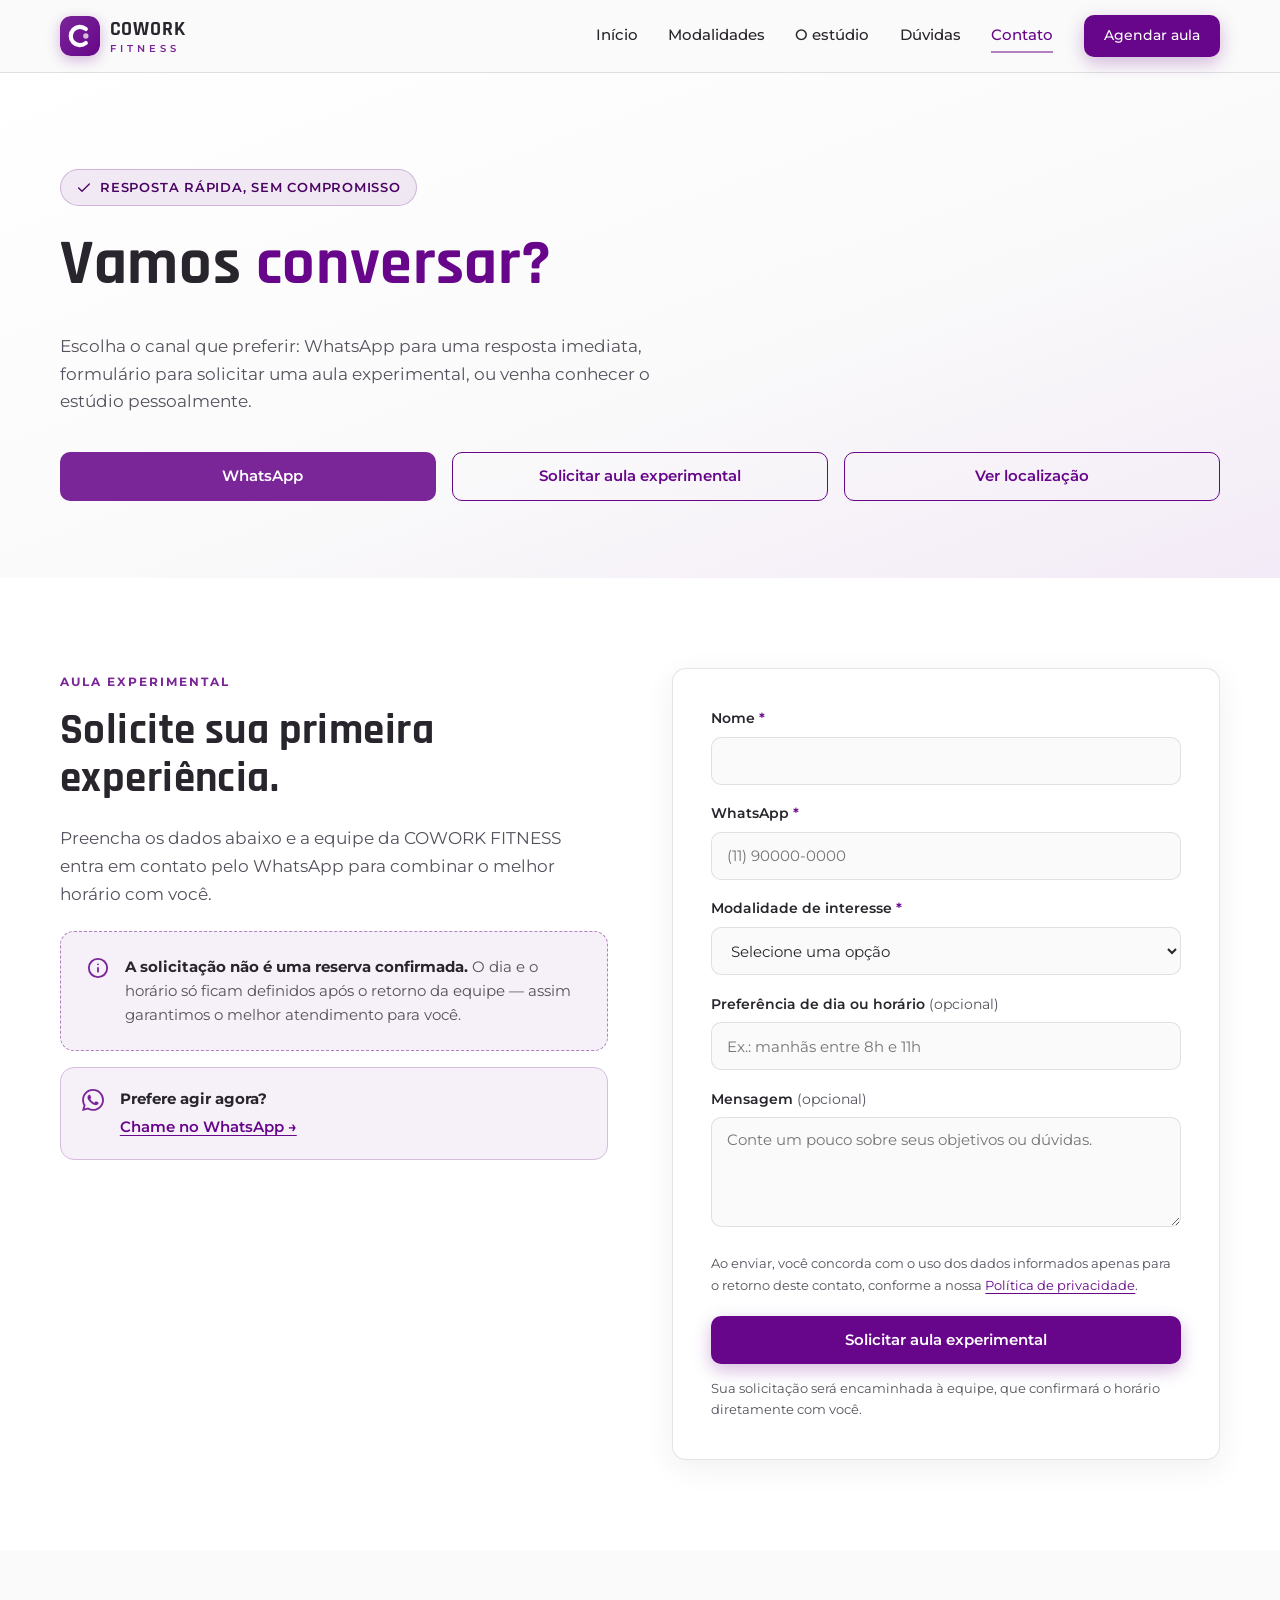
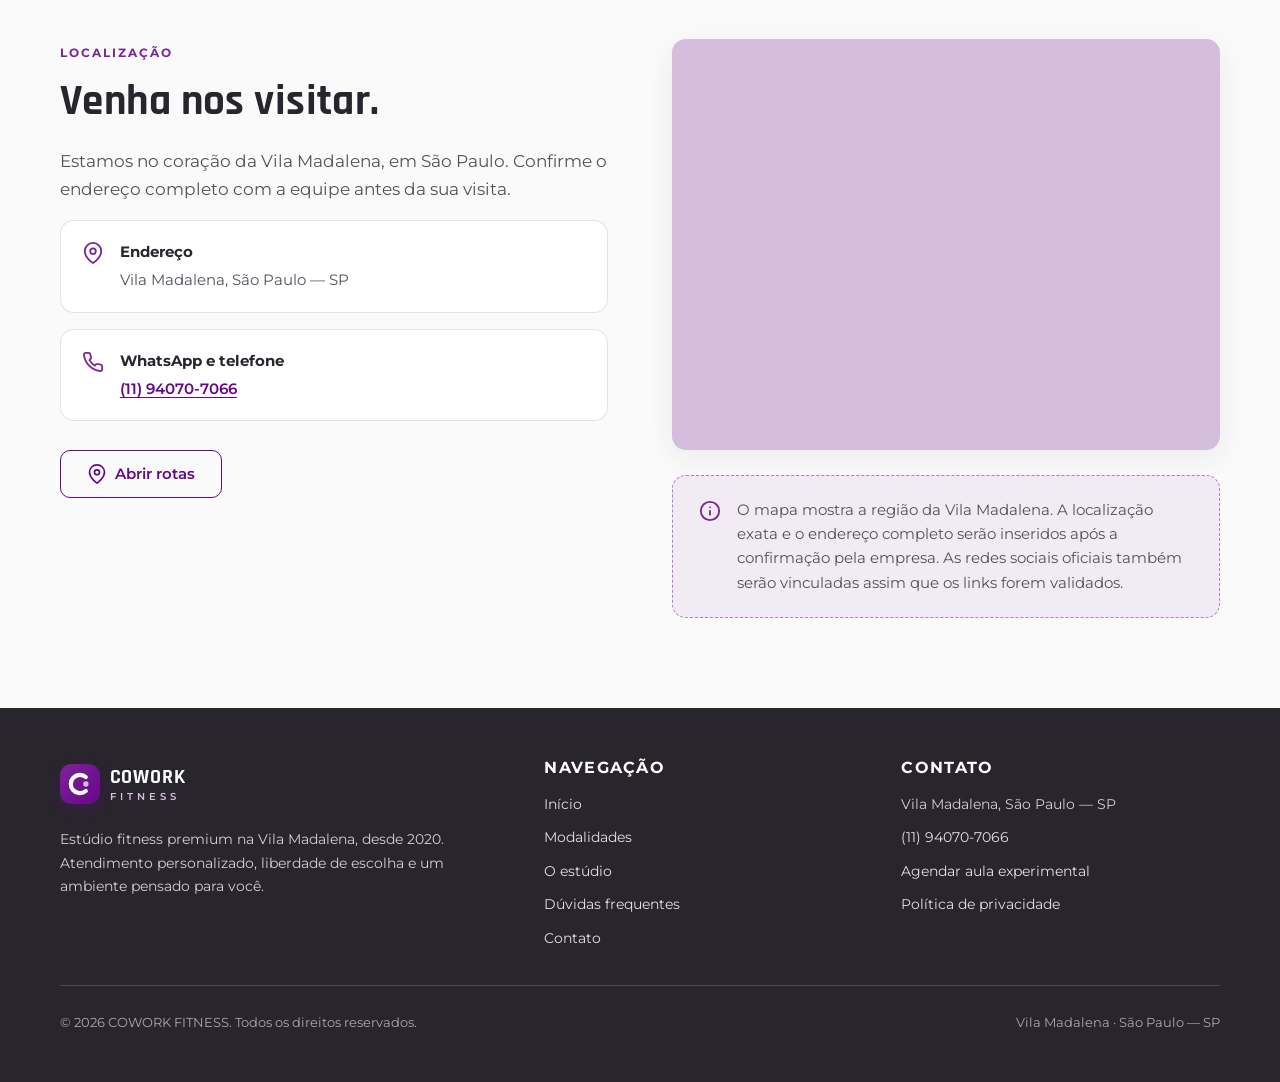
==== commit 92802d30: "Melhora visibilidade do link de rotas e cria nova logo com emblema" ====
--- a/contato.html
+++ b/contato.html
@@ -33,7 +33,7 @@
   <header class="cabecalho">
     <div class="container cabecalho__interno">
       <a class="logo" href="index.html">
-        Cowork<span class="logo__fitness">Fitness</span>
+        <img class="logo__marca" src="assets/img/logo-marca.svg" alt="" width="40" height="40"><span class="logo__texto"><span class="logo__nome">Cowork</span><span class="logo__fitness">Fitness</span></span>
       </a>
 
       <button class="botao-menu" type="button" data-botao-menu aria-expanded="false" aria-controls="menu-principal" aria-label="Abrir menu de navegação">
@@ -211,7 +211,7 @@
       <div class="rodape__grade">
         <div>
           <a class="logo" href="index.html">
-            Cowork<span class="logo__fitness">Fitness</span>
+            <img class="logo__marca" src="assets/img/logo-marca.svg" alt="" width="40" height="40"><span class="logo__texto"><span class="logo__nome">Cowork</span><span class="logo__fitness">Fitness</span></span>
           </a>
           <p style="margin-top:1rem">Estúdio fitness premium na Vila Madalena, desde 2020. Atendimento personalizado, liberdade de escolha e um ambiente pensado para você.</p>
         </div>
--- a/assets/css/styles.css
+++ b/assets/css/styles.css
@@ -290,29 +290,49 @@
 
 .logo {
   display: inline-flex;
-  align-items: baseline;
-  gap: 0.45rem;
+  align-items: center;
+  gap: 0.6rem;
   text-decoration: none;
-  color: var(--roxo-principal);
+  padding: 0.3rem 0;
+}
+
+.logo__marca {
+  width: 40px;
+  height: 40px;
+  flex: none;
+  border-radius: 11px;
+  box-shadow: 0 4px 14px rgba(103, 6, 138, 0.28);
+  transition: transform var(--transicao);
+}
+
+.logo:hover .logo__marca {
+  transform: scale(1.05);
+}
+
+.logo__texto {
+  display: flex;
+  flex-direction: column;
+  line-height: 1;
+}
+
+.logo__nome {
   font-family: var(--fonte-titulo);
   font-weight: 700;
-  font-size: 1.4rem;
-  letter-spacing: 0.06em;
+  font-size: 1.28rem;
+  letter-spacing: 0.04em;
   text-transform: uppercase;
-  line-height: 1;
-  padding: 0.4rem 0;
+  color: var(--grafite);
 }
 
 .logo__fitness {
   font-family: var(--fonte-texto);
-  font-size: 0.72rem;
+  font-size: 0.6rem;
   font-weight: 600;
-  letter-spacing: 0.34em;
-  color: var(--grafite);
-}
-
-/* OBSOLOTO: substituir por <img> com o arquivo oficial da marca (SVG/PNG),
-   conforme PRD 6.2 — a tipografia original não deve ser reconstruída. */
+  letter-spacing: 0.42em;
+  text-transform: uppercase;
+  color: var(--roxo-secundario);
+  margin-top: 0.28rem;
+}
 
 .menu {
   display: flex;
@@ -696,6 +716,18 @@
   color: rgba(255, 255, 255, 0.88);
 }
 
+/* Links simples dentro da faixa roxa precisam de contraste: branco e sublinhado */
+.faixa-contato a:not(.btn) {
+  color: var(--branco);
+  font-weight: 600;
+  text-decoration: underline;
+  text-underline-offset: 3px;
+}
+
+.faixa-contato a:not(.btn):hover {
+  color: var(--lilas-claro);
+}
+
 .faixa-contato .sobretitulo {
   color: var(--lilas-claro);
 }
@@ -983,12 +1015,12 @@
   border-bottom: 1px solid rgba(255, 255, 255, 0.16);
 }
 
-.rodape .logo {
+.rodape .logo__nome {
+  color: var(--branco);
+}
+
+.rodape .logo__fitness {
   color: var(--lilas-claro);
-}
-
-.rodape .logo__fitness {
-  color: rgba(255, 255, 255, 0.72);
 }
 
 .rodape h2 {
